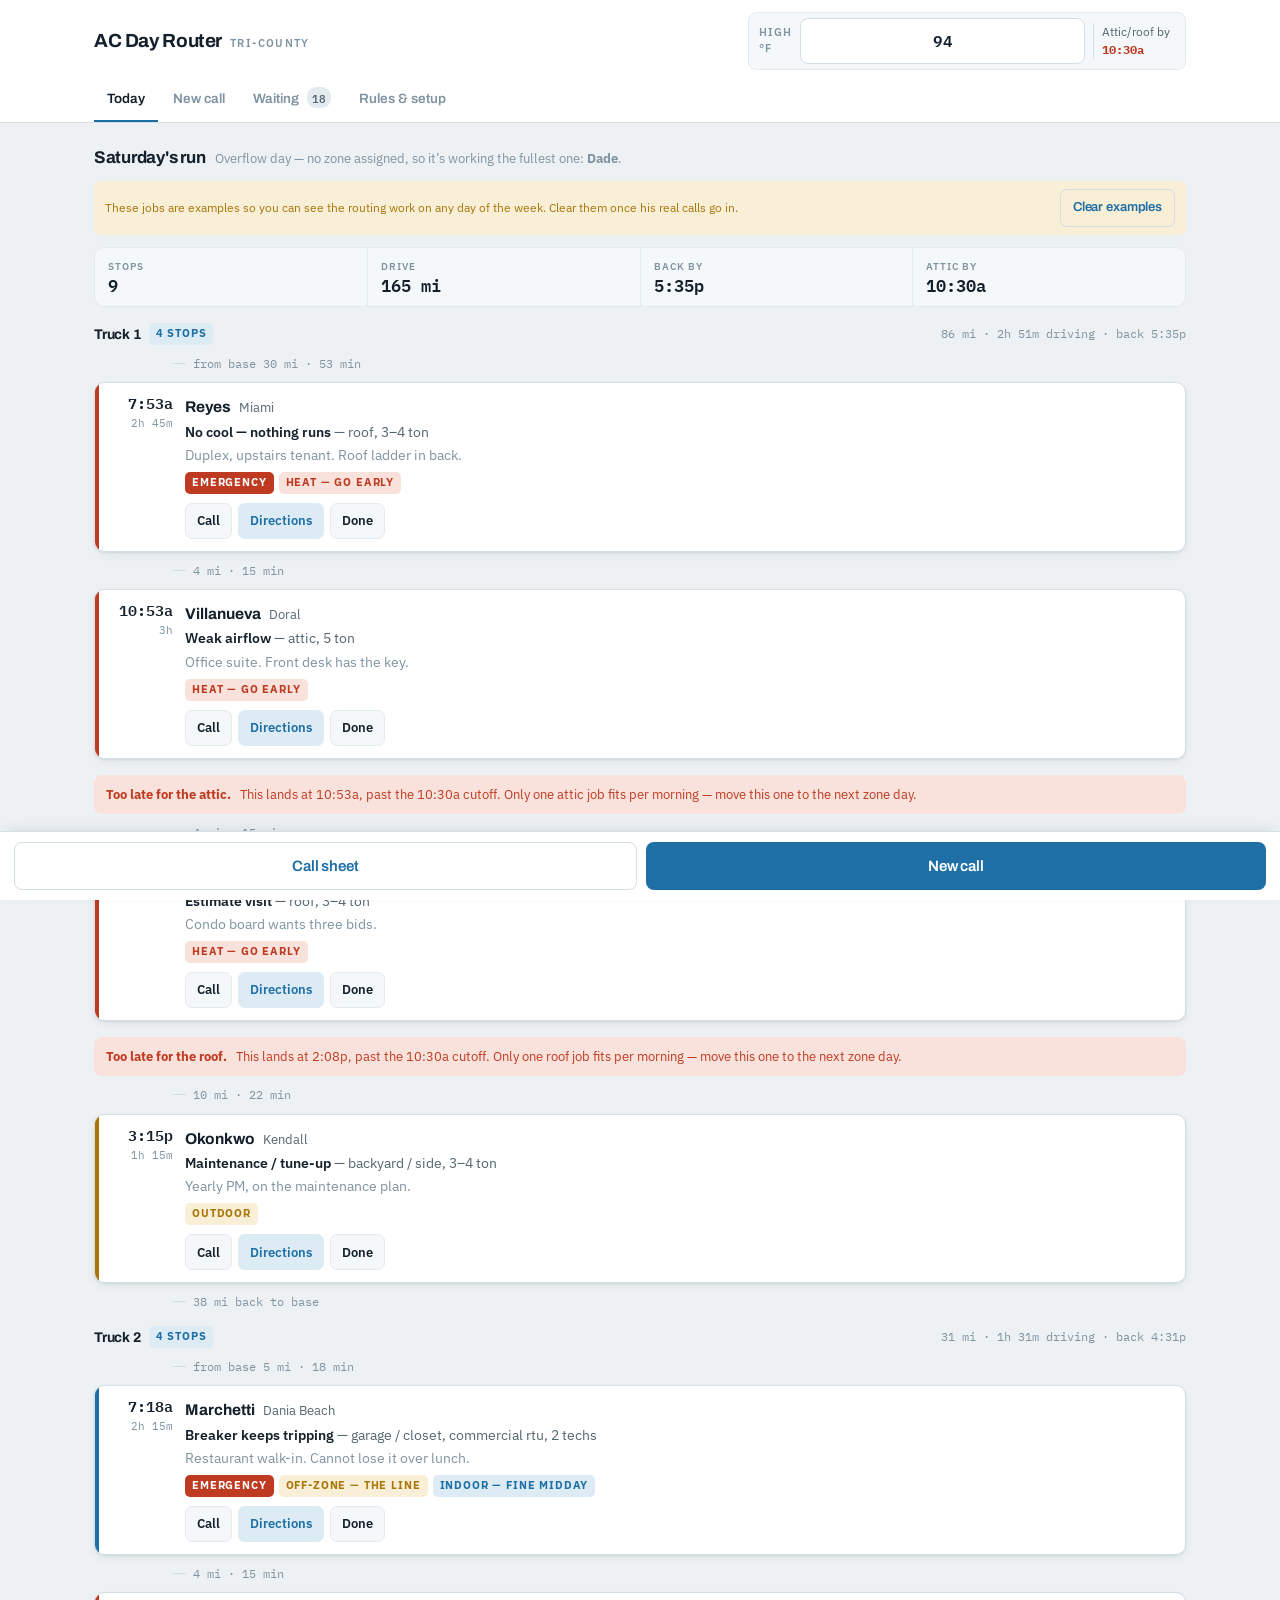
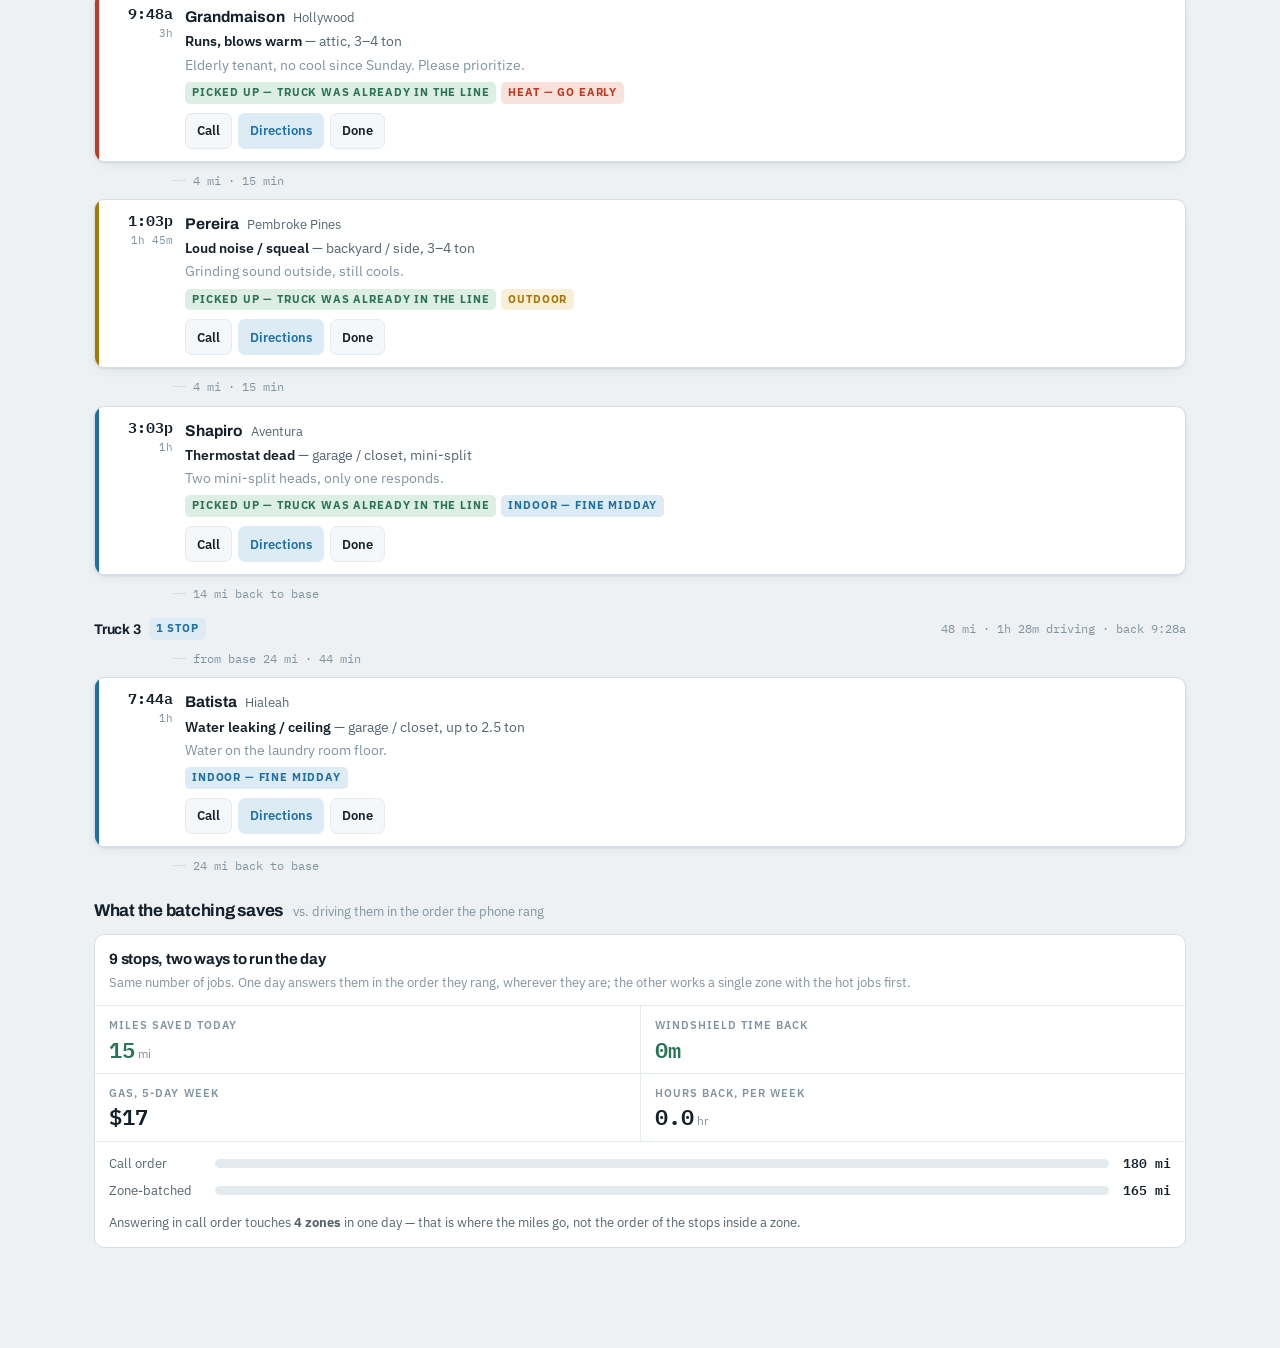
==== index.html @ c8a64c99 "Stage 01: split into index/style/app, add manifest, replace WhatsApp with call sheet Split the singl" ====
<!DOCTYPE html>
<html lang="en">
<head>
<meta charset="utf-8">
<meta name="viewport" content="width=device-width, initial-scale=1, viewport-fit=cover">
<title>AC Day Router</title>

<!-- Home-screen install. This is the whole point of Stage 01: iOS Safari wipes
     script-writable storage after 7 days of no visit, UNLESS the page was added
     to the home screen as a standalone app.
     https://webkit.org/blog/10218/full-third-party-cookie-blocking-and-more/ -->
<link rel="manifest" href="manifest.json">
<meta name="apple-mobile-web-app-capable" content="yes">
<meta name="mobile-web-app-capable" content="yes">
<meta name="apple-mobile-web-app-title" content="Day Router">
<meta name="apple-mobile-web-app-status-bar-style" content="black-translucent">
<link rel="apple-touch-icon" href="icons/icon-180.png">
<link rel="icon" href="icons/icon-192.png" sizes="192x192">
<meta name="theme-color" content="#EDF1F4" media="(prefers-color-scheme: light)">
<meta name="theme-color" content="#0E1820" media="(prefers-color-scheme: dark)">

<link rel="stylesheet" href="https://fonts.googleapis.com/css2?family=Archivo:wght@500;600;700&family=IBM+Plex+Sans:wght@400;500;600&family=IBM+Plex+Mono:wght@400;500;600&display=swap">
<link rel="stylesheet" href="style.css">
</head>
<body>
<div class="mast">
  <div class="mast-in">
    <div class="mast-top">
      <div class="logo"><b>AC Day Router</b><span>Tri-County</span></div>
      <div class="heatbar">
        <label for="hi">High °F</label>
        <input id="hi" class="mono" type="text" inputmode="numeric" value="94">
        <span class="cutoff">Attic/roof by <b id="cutoffTxt">10:30a</b></span>
      </div>
    </div>
    <div class="tabs" role="tablist">
      <button class="tab" role="tab" data-tab="today" aria-selected="true">Today</button>
      <button class="tab" role="tab" data-tab="new" aria-selected="false">New call</button>
      <button class="tab" role="tab" data-tab="queue" aria-selected="false">Waiting <span class="ct" id="qct">0</span></button>
      <button class="tab" role="tab" data-tab="rules" aria-selected="false">Rules &amp; setup</button>
    </div>
  </div>
</div>

<div class="wrap">

  <!-- ================= TODAY ================= -->
  <section id="v-today">
    <div class="sec-head">
      <h2 id="dayTitle">Today's run</h2>
      <span class="note" id="daySub"></span>
    </div>
    <div id="exNote"></div>
    <div class="readout" id="dayReadout"></div>
    <div id="dayPlan"></div>
    <div class="sec-head"><h2>What the batching saves</h2><span class="note">vs. driving them in the order the phone rang</span></div>
    <div class="savings" id="savings"></div>
  </section>

  <!-- ================= NEW CALL ================= -->
  <section id="v-new" hidden>
    <div class="sec-head">
      <h2>New call</h2>
      <span class="note">Tap through it while they're still on the phone — 6 taps, two typed fields.</span>
    </div>
    <div class="readout" id="liveCalc"></div>
    <div class="grid2">
      <div>
        <div class="field">
          <label for="f-name">Customer <span class="hint">and phone</span></label>
          <input id="f-name" type="text" placeholder="Name" autocomplete="off">
          <div style="height:8px"></div>
          <input id="f-phone" type="tel" placeholder="Phone" autocomplete="off">
        </div>
        <div class="field">
          <label for="f-addr">Address <span class="hint">street only — city below</span></label>
          <input id="f-addr" type="text" placeholder="1420 NW 12th Ave" autocomplete="off">
        </div>
        <div class="field">
          <label for="f-city">City</label>
          <select id="f-city"></select>
        </div>
        <div class="field">
          <label>What they said is wrong</label>
          <div class="chips" id="c-symptom"></div>
        </div>
      </div>
      <div>
        <div class="field">
          <label>Where the unit is <span class="hint">decides the time of day</span></label>
          <div class="chips" id="c-access"></div>
        </div>
        <div class="field">
          <label>System</label>
          <div class="chips" id="c-size"></div>
        </div>
        <div class="field">
          <label>How soon</label>
          <div class="chips" id="c-urgency"></div>
        </div>
        <div class="field">
          <label>Crew</label>
          <div class="chips" id="c-crew"></div>
        </div>
        <div class="field">
          <label for="f-note">Note <span class="hint">gate code, dog, tenant, unit #</span></label>
          <textarea id="f-note" placeholder="Gate code 4412. Dog in yard. Call before."></textarea>
        </div>
      </div>
    </div>
  </section>

  <!-- ================= QUEUE ================= -->
  <section id="v-queue" hidden>
    <div class="sec-head">
      <h2>Waiting to be scheduled</h2>
      <span class="note">Grouped by route zone. Each zone gets its own day so nobody drives the corridor twice.</span>
    </div>
    <div id="queueList"></div>
  </section>

  <!-- ================= RULES ================= -->
  <section id="v-rules" hidden>
    <div class="sec-head"><h2>The three rules this runs on</h2></div>

    <div class="card pad" style="margin-bottom:14px">
      <div class="eyebrow">Rule 1 — Zone days</div>
      <h3 class="disp" style="font-size:15.5px;margin:5px 0 7px">One zone per day. Emergencies break the rule; nothing else does.</h3>
      <p style="margin:0 0 12px;color:var(--ink-2);font-size:13.5px">Miami to Boca Raton is 45–50 miles and 50–70 minutes, 90 in traffic. Two round trips up the corridor in one day is 4 wasted hours. Maintenance, quotes, drain clogs and reschedules can all wait two days — so they get batched by zone.</p>
      <div class="tscroll"><table id="zoneTable"></table></div>
    </div>

    <div class="card pad" style="margin-bottom:14px">
      <div class="eyebrow">Rule 2 — Hot places early</div>
      <h3 class="disp" style="font-size:15.5px;margin:5px 0 7px">Attic and roof before the cutoff. Indoor units in the afternoon.</h3>
      <p style="margin:0 0 12px;color:var(--ink-2);font-size:13.5px">A South Florida attic passes 130–140°F within minutes of a mid-90s afternoon. 6–9a is the window for real attic work; 9–10:30a is short diagnostics only; 11a–5p should be emergencies only. So the day sorts hot-first, and the app moves any attic job that lands past the cutoff to the next morning instead of cooking a tech.</p>
      <div class="tscroll"><table id="cutTable"></table></div>
    </div>

    <div class="card pad" style="margin-bottom:14px">
      <div class="eyebrow">Rule 3 — Honest time blocks</div>
      <h3 class="disp" style="font-size:15.5px;margin:5px 0 7px">Symptom sets the base. Access and tonnage stretch it.</h3>
      <p style="margin:0 0 12px;color:var(--ink-2);font-size:13.5px">Booking every call as "one hour" is what makes the day collapse by 2pm. Base minutes are one tech, small system, easy access; the multipliers do the rest. Two techs cut it to 65%, not 50% — someone still has to talk to the customer and write it up.</p>
      <div class="tscroll"><table id="symTable"></table></div>
      <div style="height:14px"></div>
      <div class="tscroll"><table id="multTable"></table></div>
    </div>

    <div class="card pad">
      <div class="eyebrow">Setup</div>
      <h3 class="disp" style="font-size:15.5px;margin:5px 0 10px">Numbers to match his truck</h3>
      <div id="settingsForm"></div>

      <div style="height:20px"></div>
      <div class="eyebrow">Where his work is stored</div>
      <h3 class="disp" style="font-size:15.5px;margin:5px 0 9px">Backup</h3>
      <div class="savenote" id="storeStatus"></div>
      <div class="bk">
        <button class="btn ghost sm" id="bkSave">Save a backup file</button>
        <button class="btn ghost sm" id="bkLoad">Restore from a backup</button>
      </div>
      <div id="bkBox">
        <textarea id="bkText" spellcheck="false" placeholder="Paste the contents of a backup file here, then press Restore."></textarea>
        <div style="height:8px"></div>
        <button class="btn sm" id="bkDo">Restore these jobs</button>
        <button class="btn ghost sm" id="bkClose">Cancel</button>
      </div>

      <div style="height:20px"></div>
      <div class="eyebrow">Danger zone</div>
      <div style="height:8px"></div>
      <button class="btn ghost sm" id="resetEx">Load the example jobs</button>
      <button class="btn danger sm" id="wipe">Delete everything</button>
    </div>
  </section>
</div>

<!-- ================= CALL SHEET ================= -->
<!-- Full screen, one stop at a time, read out loud over the phone. -->
<div class="sheet" id="sheet" hidden>
  <div class="sheet-top">
    <div class="sheet-where" id="sheetWhere"></div>
    <button class="sheet-x" id="sheetX" aria-label="Close the call sheet">Close</button>
  </div>
  <div class="sheet-dots" id="sheetDots"></div>
  <div class="sheet-body" id="sheetBody"></div>
  <div class="sheet-nav">
    <button class="btn ghost" id="sheetPrev">Back</button>
    <button class="btn" id="sheetNext">Next stop</button>
  </div>
</div>

<div class="toast" id="toast" hidden></div>

<div class="modal" id="modal" hidden>
  <div class="modal-card" role="dialog" aria-modal="true" aria-labelledby="mTitle">
    <h3 id="mTitle"></h3>
    <p id="mBody"></p>
    <div class="modal-acts">
      <button class="btn ghost" id="mCancel">Cancel</button>
      <button class="btn" id="mOk">OK</button>
    </div>
  </div>
</div>

<div class="stickybar" id="stickybar"></div>


<script src="app.js"></script>
</body>
</html>
---- style.css ----
:root{
  --ground:#EDF1F4;
  --surface:#FFFFFF;
  --surface-2:#F5F8FA;
  --ink:#14202B;
  --ink-2:#54666F;
  --ink-3:#8093A0;
  --line:#D3DEE5;
  --line-2:#E4EBEF;
  --low:#1D6FA5;
  --low-soft:#DDEBF5;
  --high:#BE3A21;
  --high-soft:#FAE2DC;
  --charge:#A9760A;
  --charge-soft:#F9EED6;
  --cool:#2A7355;
  --cool-soft:#DDEEE5;
  --shadow:0 1px 2px rgba(20,32,43,.07),0 4px 14px -6px rgba(20,32,43,.14);
  --r:10px;
}
@media (prefers-color-scheme:dark){
  :root:not([data-theme="light"]){
    --ground:#0E1820;
    --surface:#16232C;
    --surface-2:#1C2C36;
    --ink:#E4EEF3;
    --ink-2:#9BB0BC;
    --ink-3:#718896;
    --line:#2A3C47;
    --line-2:#223340;
    --low:#59AEE0;
    --low-soft:#173445;
    --high:#F0785C;
    --high-soft:#3A1C15;
    --charge:#E0AC4A;
    --charge-soft:#33260F;
    --cool:#63C097;
    --cool-soft:#14301F;
    --shadow:0 1px 2px rgba(0,0,0,.4),0 4px 14px -6px rgba(0,0,0,.5);
  }
}
:root[data-theme="dark"]{
  --ground:#0E1820;
  --surface:#16232C;
  --surface-2:#1C2C36;
  --ink:#E4EEF3;
  --ink-2:#9BB0BC;
  --ink-3:#718896;
  --line:#2A3C47;
  --line-2:#223340;
  --low:#59AEE0;
  --low-soft:#173445;
  --high:#F0785C;
  --high-soft:#3A1C15;
  --charge:#E0AC4A;
  --charge-soft:#33260F;
  --cool:#63C097;
  --cool-soft:#14301F;
  --shadow:0 1px 2px rgba(0,0,0,.4),0 4px 14px -6px rgba(0,0,0,.5);
}

*{box-sizing:border-box}
body{
  margin:0;background:var(--ground);color:var(--ink);
  font-family:"IBM Plex Sans",-apple-system,BlinkMacSystemFont,"Segoe UI",sans-serif;
  font-size:15px;line-height:1.5;-webkit-text-size-adjust:100%;
}
h1,h2,h3,.disp{font-family:Archivo,"Helvetica Neue",Arial,sans-serif;letter-spacing:-.015em;text-wrap:balance;margin:0}
.mono{font-family:"IBM Plex Mono",ui-monospace,Menlo,monospace;font-variant-numeric:tabular-nums}
button{font:inherit;color:inherit;cursor:pointer}
:focus-visible{outline:2px solid var(--low);outline-offset:2px}
@media (prefers-reduced-motion:reduce){*{animation:none!important;transition:none!important}}

.wrap{max-width:1120px;margin:0 auto;padding:0 14px 100px}

/* ---- masthead ---- */
.mast{
  background:var(--surface);border-bottom:1px solid var(--line);
  position:sticky;top:0;z-index:40;
}
.mast-in{max-width:1120px;margin:0 auto;padding:12px 14px 0;display:flex;flex-direction:column;gap:10px}
.mast-top{display:flex;align-items:center;gap:12px;flex-wrap:wrap}
.logo{display:flex;align-items:baseline;gap:8px;margin-right:auto}
.logo b{font-family:Archivo;font-weight:700;font-size:19px;letter-spacing:-.02em}
.logo span{font-size:10.5px;letter-spacing:.13em;text-transform:uppercase;color:var(--ink-3);font-weight:600}

.heatbar{display:flex;align-items:center;gap:8px;background:var(--surface-2);border:1px solid var(--line-2);border-radius:8px;padding:5px 8px 5px 10px}
.heatbar label{font-size:10.5px;letter-spacing:.1em;text-transform:uppercase;color:var(--ink-3);font-weight:600}
.heatbar input{width:48px;background:transparent;border:none;border-bottom:1.5px solid var(--line);color:var(--ink);font-family:"IBM Plex Mono",monospace;font-size:16px;font-weight:600;text-align:center;padding:1px 0}
.cutoff{font-size:12px;color:var(--ink-2);border-left:1px solid var(--line);padding-left:8px}
.cutoff b{color:var(--high);font-family:"IBM Plex Mono",monospace}

.tabs{display:flex;gap:2px;overflow-x:auto;scrollbar-width:none}
.tabs::-webkit-scrollbar{display:none}
.tab{
  background:none;border:none;padding:9px 13px 11px;font-size:13.5px;font-weight:600;
  color:var(--ink-3);border-bottom:2.5px solid transparent;white-space:nowrap;font-family:Archivo;
}
.tab[aria-selected="true"]{color:var(--ink);border-bottom-color:var(--low)}
.tab .ct{font-family:"IBM Plex Mono",monospace;font-size:11px;background:var(--line-2);color:var(--ink-2);border-radius:9px;padding:1px 5px;margin-left:5px}
.tab[aria-selected="true"] .ct{background:var(--low);color:#fff}

/* ---- generic bits ---- */
.sec-head{display:flex;align-items:baseline;gap:10px;margin:22px 0 10px;flex-wrap:wrap}
.sec-head h2{font-size:17px;font-weight:700}
.sec-head .note{font-size:12.5px;color:var(--ink-3)}
.eyebrow{font-size:10.5px;letter-spacing:.13em;text-transform:uppercase;color:var(--ink-3);font-weight:600}

.card{background:var(--surface);border:1px solid var(--line);border-radius:var(--r)}
.pad{padding:14px}

.pill{display:inline-flex;align-items:center;gap:5px;font-size:10.5px;font-weight:700;letter-spacing:.08em;text-transform:uppercase;padding:3px 7px;border-radius:5px;white-space:nowrap}
.p-hot{background:var(--high-soft);color:var(--high)}
.p-warm{background:var(--charge-soft);color:var(--charge)}
.p-in{background:var(--low-soft);color:var(--low)}
.p-em{background:var(--high);color:#fff}
.p-ok{background:var(--cool-soft);color:var(--cool)}

.btn{
  background:var(--low);color:#fff;border:none;border-radius:8px;padding:12px 16px;
  font-weight:600;font-size:15px;font-family:Archivo;letter-spacing:-.01em;min-height:46px;
}
.btn:active{transform:translateY(1px)}
.btn.ghost{background:transparent;color:var(--low);border:1.5px solid var(--line)}
.btn.sm{padding:8px 12px;font-size:13px;min-height:38px;border-radius:7px}
.btn.wide{width:100%}
.btn.danger{background:transparent;color:var(--high);border:1.5px solid var(--line)}

/* ---- job row ---- */
.day-crew{margin-top:14px}
.crew-tag{display:flex;align-items:center;gap:8px;margin-bottom:8px}
.crew-tag .disp{font-size:14px;font-weight:700}
.crew-tag .meta{font-size:12px;color:var(--ink-3);margin-left:auto;font-family:"IBM Plex Mono",monospace}

.stops{display:flex;flex-direction:column;gap:8px}
.stop{
  display:grid;grid-template-columns:4px 62px 1fr;gap:0 12px;align-items:start;
  background:var(--surface);border:1px solid var(--line);border-radius:var(--r);
  overflow:hidden;box-shadow:var(--shadow);
}
.stripe{background:var(--line);height:100%;min-height:64px;grid-row:1/-1}
.s-hot .stripe{background:var(--high)}
.s-warm .stripe{background:var(--charge)}
.s-in .stripe{background:var(--low)}
.slot{padding:12px 0 12px 0;text-align:right}
.slot .t{font-family:"IBM Plex Mono",monospace;font-size:15px;font-weight:600;display:block;line-height:1.2}
.slot .dur{font-family:"IBM Plex Mono",monospace;font-size:11px;color:var(--ink-3);display:block;margin-top:2px}
.sbody{padding:12px 12px 12px 0;min-width:0}
.sline1{display:flex;align-items:baseline;gap:8px;flex-wrap:wrap}
.sname{font-family:Archivo;font-weight:700;font-size:15.5px}
.scity{font-size:13px;color:var(--ink-2)}
.sline2{font-size:13.5px;color:var(--ink-2);margin-top:3px;overflow-wrap:break-word}
.sline2 b{color:var(--ink);font-weight:600}
.stags{display:flex;gap:5px;flex-wrap:wrap;margin-top:7px}
.sacts{display:flex;gap:6px;margin-top:9px;flex-wrap:wrap}
.act{
  display:inline-flex;align-items:center;gap:5px;text-decoration:none;
  background:var(--surface-2);border:1px solid var(--line-2);color:var(--ink);
  border-radius:7px;padding:7px 11px;font-size:12.5px;font-weight:600;min-height:36px;
}
.act.go{background:var(--low-soft);border-color:transparent;color:var(--low)}
.drive{
  display:flex;align-items:center;gap:7px;padding:2px 0 2px 78px;
  font-size:11.5px;color:var(--ink-3);font-family:"IBM Plex Mono",monospace;
}
.drive::before{content:"";width:14px;height:1px;background:var(--line);flex:none}
.warnrow{
  display:flex;gap:9px;align-items:flex-start;background:var(--high-soft);color:var(--high);
  border-radius:8px;padding:10px 12px;font-size:13px;margin-top:8px;
}
.warnrow b{font-weight:700}

/* ---- savings ---- */
.savings{background:var(--surface);border:1px solid var(--line);border-radius:var(--r);overflow:hidden}
.sv-head{padding:13px 14px;border-bottom:1px solid var(--line-2)}
.sv-head h3{font-size:15px;font-weight:700}
.sv-head p{margin:3px 0 0;font-size:12.5px;color:var(--ink-3)}
.sv-grid{display:grid;grid-template-columns:1fr 1fr;gap:1px;background:var(--line-2)}
.sv-cell{background:var(--surface);padding:12px 14px}
.sv-cell .k{font-size:10.5px;letter-spacing:.1em;text-transform:uppercase;color:var(--ink-3);font-weight:600}
.sv-cell .v{font-family:"IBM Plex Mono",monospace;font-size:22px;font-weight:600;margin-top:3px;line-height:1.1}
.sv-cell .u{font-size:12px;color:var(--ink-3);font-weight:400;margin-left:3px;font-family:"IBM Plex Sans",sans-serif}
.sv-cell.win .v{color:var(--cool)}
.sv-bars{padding:12px 14px 14px;display:flex;flex-direction:column;gap:9px;border-top:1px solid var(--line-2)}
.bar-row{display:grid;grid-template-columns:96px 1fr auto;gap:10px;align-items:center;font-size:12.5px}
.bar-row .lbl{color:var(--ink-2)}
.bar-track{height:9px;background:var(--line-2);border-radius:5px;overflow:hidden}
.bar-fill{height:100%;border-radius:5px}
.bar-row .num{font-family:"IBM Plex Mono",monospace;font-size:12.5px;font-weight:600;min-width:52px;text-align:right}

/* ---- forms ---- */
.field{margin-bottom:16px}
.field>label{display:block;font-size:11px;letter-spacing:.1em;text-transform:uppercase;color:var(--ink-3);font-weight:600;margin-bottom:7px}
.field .hint{font-size:12px;color:var(--ink-3);font-weight:400;text-transform:none;letter-spacing:0;margin-left:6px}
input[type=text],input[type=tel],input[type=date],select,textarea{
  width:100%;background:var(--surface);border:1.5px solid var(--line);border-radius:8px;
  padding:11px 12px;color:var(--ink);font-family:inherit;font-size:16px;min-height:46px;
}
textarea{min-height:70px;resize:vertical;font-size:14px;line-height:1.45}
select{appearance:none;background-image:linear-gradient(45deg,transparent 50%,var(--ink-3) 50%),linear-gradient(135deg,var(--ink-3) 50%,transparent 50%);background-position:calc(100% - 17px) 50%,calc(100% - 12px) 50%;background-size:5px 5px,5px 5px;background-repeat:no-repeat}
.chips{display:flex;flex-wrap:wrap;gap:6px}
.chip{
  background:var(--surface);border:1.5px solid var(--line);border-radius:8px;
  padding:10px 12px;font-size:13.5px;font-weight:600;min-height:44px;text-align:left;line-height:1.25;
}
.chip[aria-pressed="true"]{background:var(--low);border-color:var(--low);color:#fff}
.chip .sub{display:block;font-size:11px;font-weight:400;opacity:.7;font-family:"IBM Plex Mono",monospace;margin-top:1px}
.chip.hot[aria-pressed="true"]{background:var(--high);border-color:var(--high)}
.chip.warm[aria-pressed="true"]{background:var(--charge);border-color:var(--charge)}

.readout{
  display:flex;gap:0;background:var(--surface-2);border:1px solid var(--line-2);
  border-radius:var(--r);overflow:hidden;margin-bottom:16px;
}
.ro-cell{flex:1;padding:11px 13px;border-right:1px solid var(--line-2)}
.ro-cell:last-child{border-right:none}
.ro-cell .k{font-size:10px;letter-spacing:.1em;text-transform:uppercase;color:var(--ink-3);font-weight:600}
.ro-cell .v{font-family:"IBM Plex Mono",monospace;font-size:17px;font-weight:600;margin-top:2px;line-height:1.15}

/* ---- queue ---- */
.zgroup{margin-bottom:10px}
.zhead{display:flex;align-items:center;gap:9px;padding:10px 13px;background:var(--surface-2);border:1px solid var(--line);border-radius:var(--r) var(--r) 0 0;border-bottom:none}
.zhead .zn{font-family:Archivo;font-weight:700;font-size:14px}
.zhead .zc{font-family:"IBM Plex Mono",monospace;font-size:12px;color:var(--ink-3)}
.zhead .zd{margin-left:auto;font-size:11px;letter-spacing:.08em;text-transform:uppercase;font-weight:700;color:var(--low)}
.qlist{border:1px solid var(--line);border-radius:0 0 var(--r) var(--r);overflow:hidden}
.qrow{display:flex;align-items:center;gap:10px;padding:11px 13px;border-bottom:1px solid var(--line-2);background:var(--surface)}
.qrow:last-child{border-bottom:none}
.qrow .qn{font-weight:600;font-size:14px}
.qrow .qm{font-size:12.5px;color:var(--ink-2)}
.qrow .qr{margin-left:auto;display:flex;align-items:center;gap:8px;flex:none}
.qrow .qdur{font-family:"IBM Plex Mono",monospace;font-size:12.5px;color:var(--ink-3)}
.xbtn{background:none;border:none;color:var(--ink-3);font-size:19px;line-height:1;padding:4px 6px;border-radius:5px}
.xbtn:hover{color:var(--high);background:var(--high-soft)}

.empty{text-align:center;padding:34px 18px;color:var(--ink-3);font-size:13.5px}
.empty .disp{display:block;font-size:16px;color:var(--ink-2);margin-bottom:6px;font-weight:600}

table{width:100%;border-collapse:collapse;font-size:13.5px}
.tscroll{overflow-x:auto}
th{text-align:left;font-size:10.5px;letter-spacing:.09em;text-transform:uppercase;color:var(--ink-3);font-weight:600;padding:8px 10px;border-bottom:1px solid var(--line)}
td{padding:9px 10px;border-bottom:1px solid var(--line-2);vertical-align:top}
tr:last-child td{border-bottom:none}
td.n{font-family:"IBM Plex Mono",monospace;font-variant-numeric:tabular-nums;white-space:nowrap}

.grid2{display:grid;grid-template-columns:1fr;gap:14px}
@media(min-width:760px){
  .grid2{grid-template-columns:1fr 1fr}
  .chip{min-width:0}
}
.set-row{display:grid;grid-template-columns:1fr 88px;gap:10px;align-items:center;padding:9px 0;border-bottom:1px solid var(--line-2)}
.set-row:last-child{border-bottom:none}
.set-row label{font-size:13.5px}
.set-row label small{display:block;color:var(--ink-3);font-size:11.5px}
.set-row input{min-height:40px;padding:8px 10px;text-align:right}

.stickybar{
  position:fixed;left:0;right:0;bottom:0;z-index:50;background:var(--surface);
  border-top:1px solid var(--line);padding:10px 14px;
  padding-bottom:calc(10px + env(safe-area-inset-bottom,0px));
  display:flex;gap:9px;box-shadow:0 -4px 18px -8px rgba(20,32,43,.2);
}
.stickybar .btn{flex:1}
.status{font-size:11.5px;color:var(--ink-3);text-align:center;padding:12px 0 0}
.status b{color:var(--cool)}
.ex-note{font-size:12px;color:var(--charge);background:var(--charge-soft);border-radius:7px;padding:8px 11px;display:flex;gap:9px;align-items:center;flex-wrap:wrap;margin-bottom:12px}
.ex-note button{margin-left:auto}

/* ---- confirm modal ---- */
.modal{position:fixed;inset:0;z-index:80;background:rgba(12,22,30,.55);display:flex;align-items:center;justify-content:center;padding:20px}
.modal[hidden]{display:none}
.toast[hidden]{display:none}
.modal-card{background:var(--surface);border:1px solid var(--line);border-radius:14px;max-width:380px;width:100%;padding:20px;box-shadow:0 18px 50px -12px rgba(0,0,0,.4)}
.modal-card h3{font-family:Archivo;font-size:17px;font-weight:700;margin:0 0 7px}
.modal-card p{margin:0 0 18px;font-size:14px;color:var(--ink-2);line-height:1.5}
.modal-acts{display:flex;gap:9px}
.modal-acts .btn{flex:1}
.btn.danger-solid{background:var(--high);color:#fff;border:none}

/* ---- toast ---- */
.toast{
  position:fixed;left:50%;transform:translateX(-50%) translateY(10px);
  bottom:calc(76px + env(safe-area-inset-bottom,0px));z-index:70;
  background:var(--ink);color:var(--ground);padding:9px 16px;border-radius:20px;
  font-size:13px;font-weight:600;box-shadow:var(--shadow);opacity:0;transition:opacity .2s,transform .2s;
  pointer-events:none;
}
.toast.show{opacity:1;transform:translateX(-50%) translateY(0)}

/* ---- backup ---- */
.bk{display:flex;gap:8px;flex-wrap:wrap;margin-bottom:10px}
.bk .btn{flex:1;min-width:150px}
#bkBox{display:none;margin-top:10px}
#bkBox textarea{font-family:"IBM Plex Mono",monospace;font-size:11px;min-height:120px}
.savenote{font-size:12px;color:var(--ink-2);background:var(--surface-2);border:1px solid var(--line-2);border-radius:8px;padding:10px 12px;line-height:1.5;margin-bottom:12px}
.savenote b{color:var(--ink)}

/* ============================================================
   CALL SHEET — a full-screen card he reads out loud on the phone.
   Type is deliberately oversized: this gets held at arm's length
   in a van, in sunlight, while talking.
   ============================================================ */
.sheet{
  position:fixed;inset:0;z-index:60;background:var(--ground);
  display:flex;flex-direction:column;
  padding:env(safe-area-inset-top) env(safe-area-inset-right) env(safe-area-inset-bottom) env(safe-area-inset-left);
}
.sheet[hidden]{display:none}
.sheet-top{
  display:flex;align-items:center;justify-content:space-between;gap:12px;
  padding:14px 16px 10px;border-bottom:1px solid var(--line-2);
}
.sheet-where{
  font-family:"IBM Plex Mono",monospace;font-size:12px;letter-spacing:.06em;
  text-transform:uppercase;color:var(--ink-2);
}
.sheet-where span{color:var(--ink-3)}
.sheet-x{
  border:1px solid var(--line);background:var(--surface);color:var(--ink-2);
  border-radius:8px;padding:8px 14px;font:inherit;font-size:13px;font-weight:600;cursor:pointer;
}
.sheet-dots{display:flex;gap:4px;padding:10px 16px 0;flex-wrap:wrap}
.sheet-dots i{width:100%;max-width:26px;flex:1;height:3px;border-radius:2px;background:var(--line)}
.sheet-dots i.done{background:var(--ink-3)}
.sheet-dots i.on{background:var(--low)}

.sheet-body{flex:1;overflow-y:auto;-webkit-overflow-scrolling:touch;padding:18px 16px 24px}

.sh-when{
  font-family:"Archivo",system-ui,sans-serif;font-weight:700;
  font-size:clamp(30px,9vw,42px);line-height:1;color:var(--low);
  display:flex;align-items:baseline;gap:12px;flex-wrap:wrap;
}
.sh-when span{
  font-family:"IBM Plex Sans",system-ui,sans-serif;font-size:14px;font-weight:500;
  color:var(--ink-2);letter-spacing:0;
}
.sh-who{
  font-family:"Archivo",system-ui,sans-serif;font-weight:700;
  font-size:clamp(32px,10vw,46px);line-height:1.05;color:var(--ink);margin-top:14px;
}
.sh-city{font-size:clamp(19px,5.5vw,24px);font-weight:600;color:var(--ink-2);margin-top:2px}
.sh-addr{
  font-size:clamp(20px,6vw,26px);font-weight:600;color:var(--ink);
  margin-top:10px;line-height:1.3;
}
.sh-k{
  font-family:"IBM Plex Mono",monospace;font-size:11px;letter-spacing:.08em;
  text-transform:uppercase;color:var(--ink-3);margin-bottom:6px;
}
.sh-say{
  margin-top:18px;padding:14px 16px;border-radius:var(--r);
  background:var(--low-soft);border:1px solid var(--line-2);
}
.sh-say p{
  margin:0;font-size:clamp(18px,5vw,22px);line-height:1.45;
  color:var(--ink);font-weight:500;
}
.sh-facts{display:flex;flex-wrap:wrap;gap:8px;margin-top:16px}
.sh-fact{
  flex:1 1 150px;background:var(--surface);border:1px solid var(--line-2);
  border-radius:var(--r);padding:11px 13px;
}
.sh-fact b{display:block;font-size:16px;font-weight:600;color:var(--ink);line-height:1.25}
.sh-fact span{
  display:block;margin-top:3px;font-family:"IBM Plex Mono",monospace;font-size:10.5px;
  letter-spacing:.06em;text-transform:uppercase;color:var(--ink-3);
}
.sh-note{
  margin-top:14px;padding:14px 16px;border-radius:var(--r);
  background:var(--charge-soft);border:1px solid var(--line-2);
}
.sh-note p{margin:0;font-size:clamp(17px,4.6vw,20px);line-height:1.45;color:var(--ink);font-weight:500}
.sh-warn{
  margin-top:14px;padding:12px 14px;border-radius:var(--r);
  background:var(--high-soft);color:var(--high);border:1px solid var(--line-2);
  font-size:15px;font-weight:600;line-height:1.4;
}
.sh-warn.hot{background:var(--high-soft)}
.sh-call{
  display:block;margin-top:16px;text-align:center;text-decoration:none;
  background:var(--surface);border:1px solid var(--line);border-radius:var(--r);
  padding:15px;font-size:18px;font-weight:600;color:var(--low);
}
.sheet-nav{
  display:flex;gap:10px;padding:12px 16px calc(12px + env(safe-area-inset-bottom));
  border-top:1px solid var(--line-2);background:var(--surface);
}
.sheet-nav .btn{flex:1;font-size:17px;padding:16px 12px}
.sheet-nav .btn[disabled]{opacity:.35;pointer-events:none}
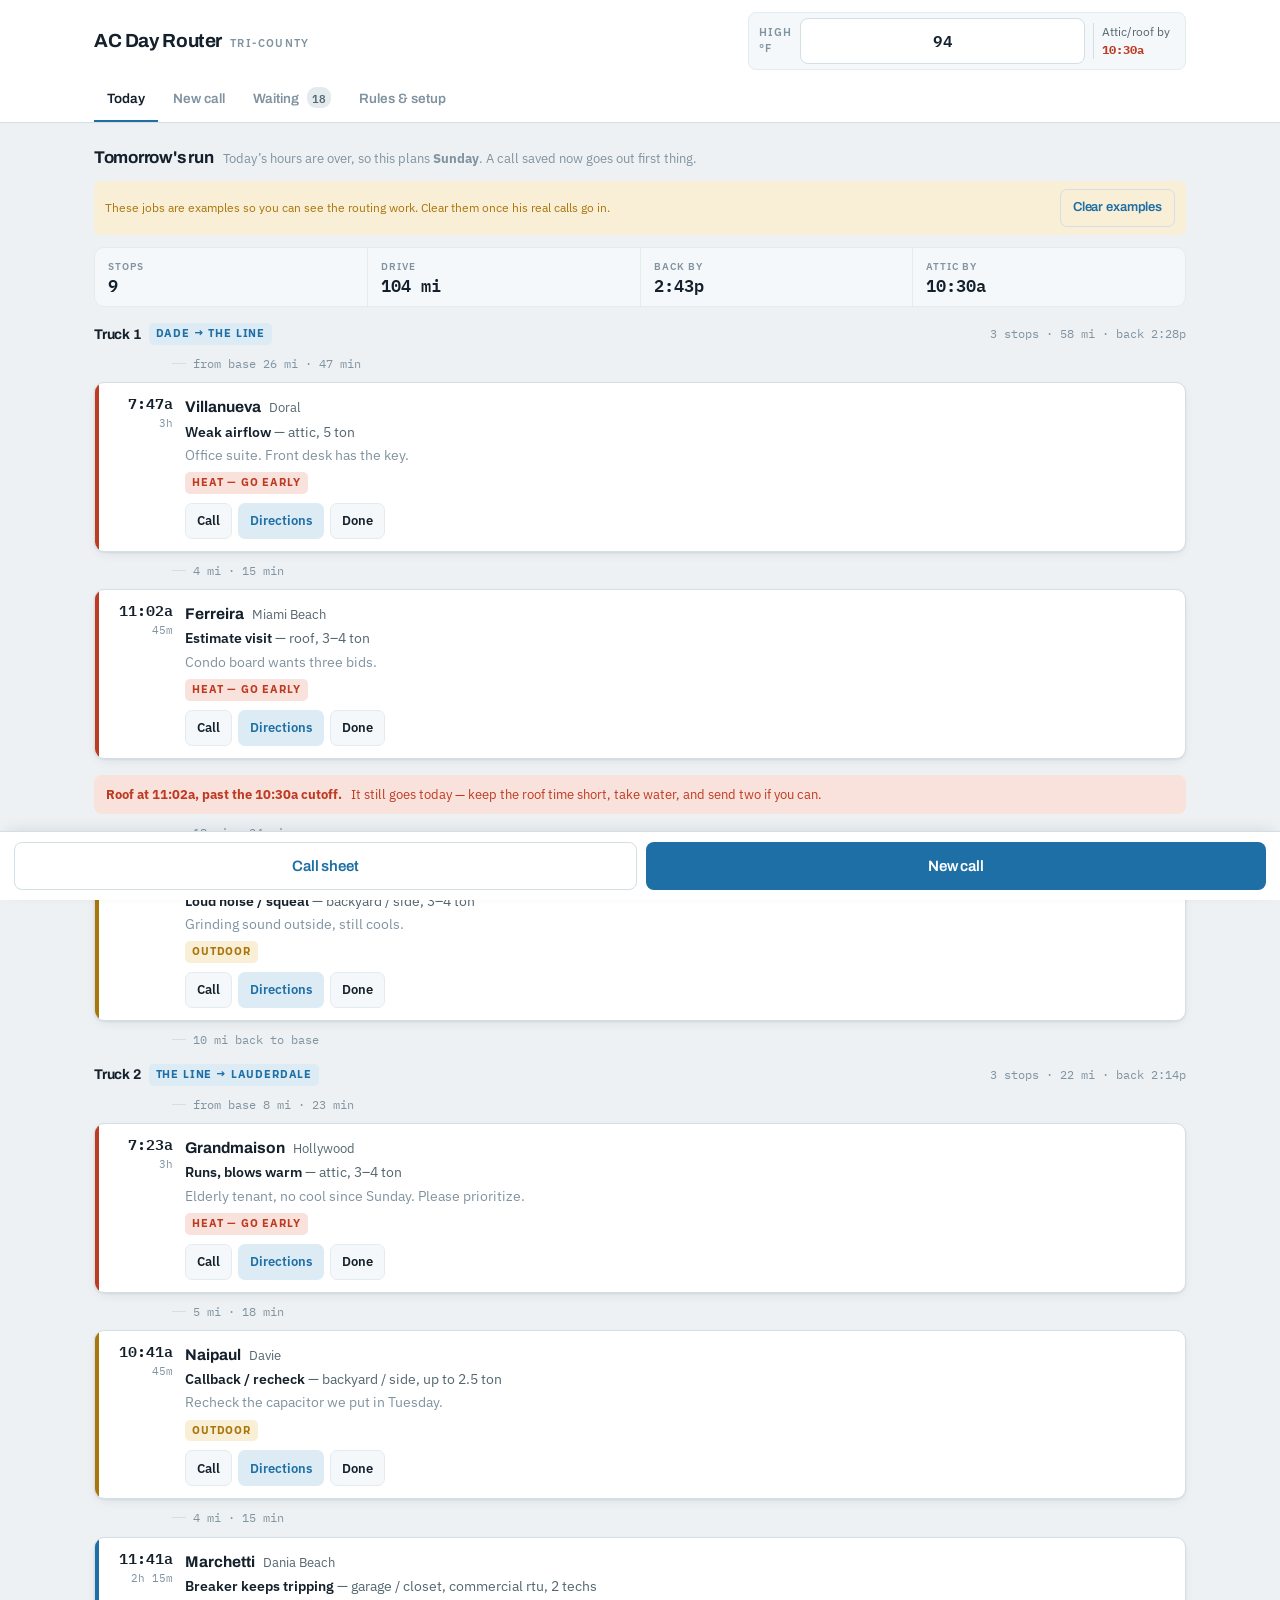
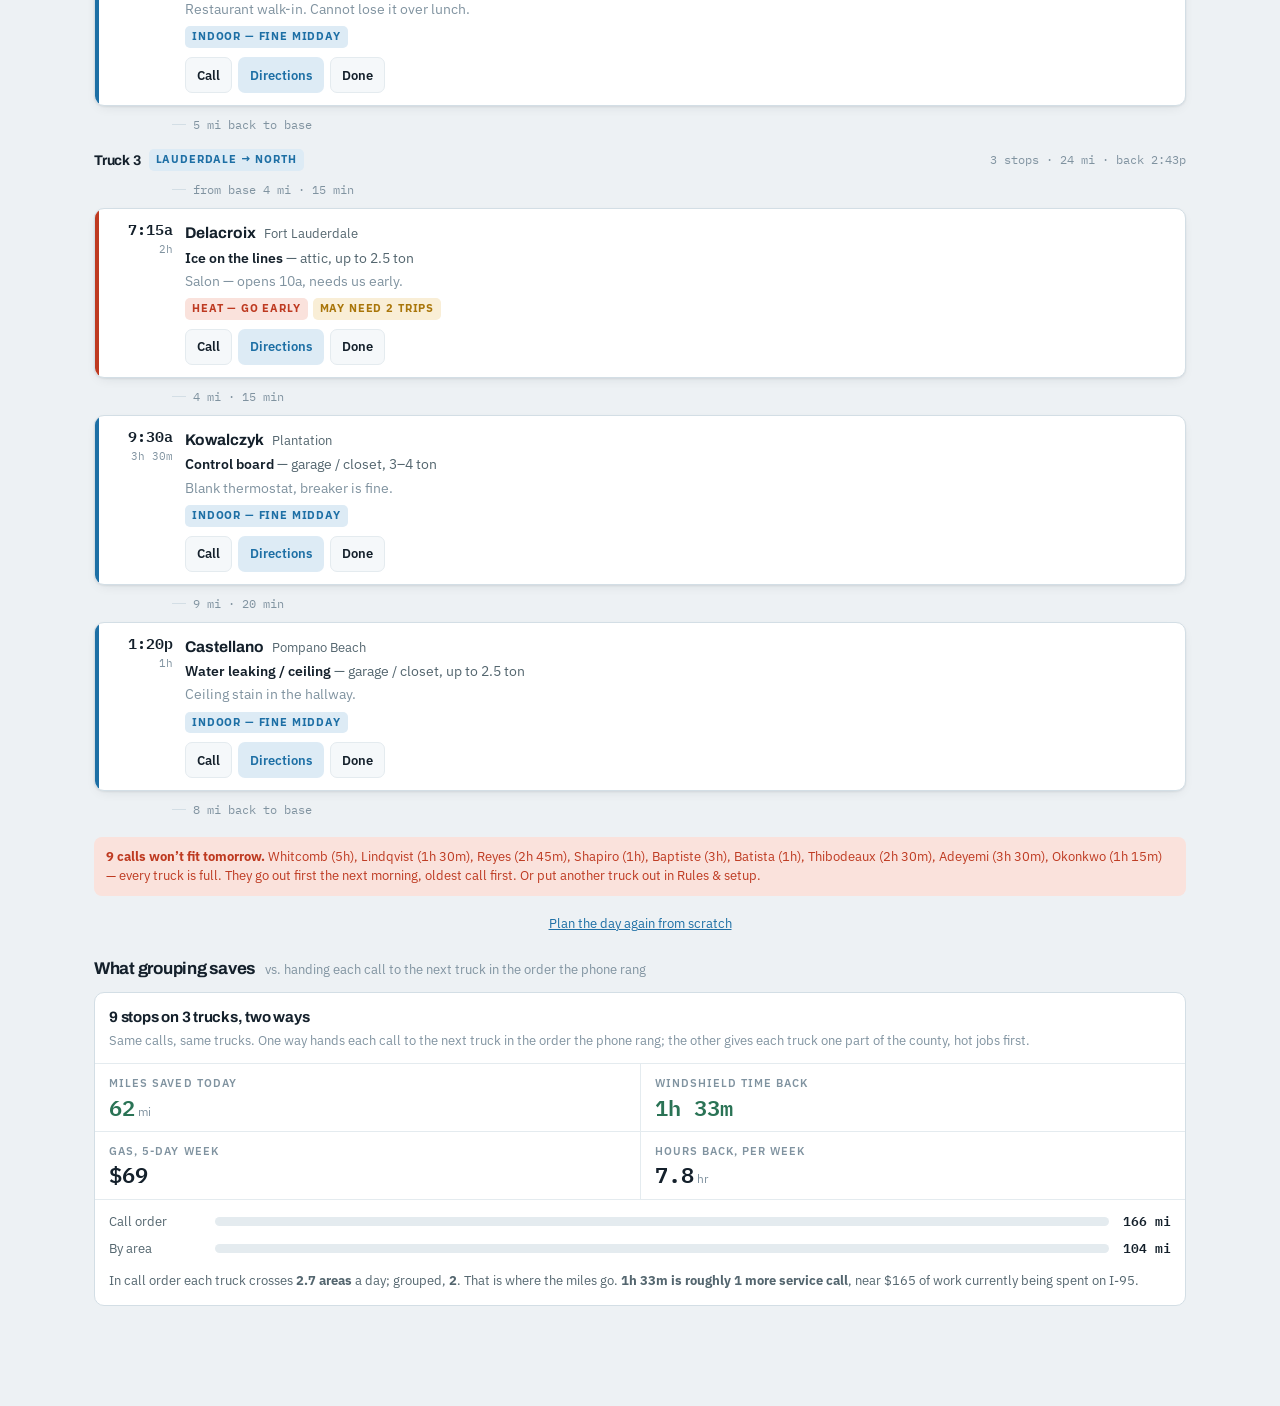
==== commit 23649e8c: "Stage 06: calls go out as soon as possible, one truck per stretch The fixed zone-per-weekday rule is" ====
--- a/index.html
+++ b/index.html
@@ -13,7 +13,11 @@
 <meta name="apple-mobile-web-app-capable" content="yes">
 <meta name="mobile-web-app-capable" content="yes">
 <meta name="apple-mobile-web-app-title" content="Day Router">
-<meta name="apple-mobile-web-app-status-bar-style" content="black-translucent">
+<!-- "default", not "black-translucent": black-translucent pulls the page up
+     underneath the clock and forces white status-bar text, which disappears
+     against the light theme. "default" reserves the strip and lets iOS pick
+     the text colour, tinting it with the theme-color metas below. -->
+<meta name="apple-mobile-web-app-status-bar-style" content="default">
 <link rel="apple-touch-icon" href="icons/icon-180.png">
 <link rel="icon" href="icons/icon-192.png" sizes="192x192">
 <meta name="theme-color" content="#EDF1F4" media="(prefers-color-scheme: light)">
@@ -50,71 +54,26 @@
       <h2 id="dayTitle">Today's run</h2>
       <span class="note" id="daySub"></span>
     </div>
+    <div id="nagBox"></div>
     <div id="exNote"></div>
     <div class="readout" id="dayReadout"></div>
     <div id="dayPlan"></div>
-    <div class="sec-head"><h2>What the batching saves</h2><span class="note">vs. driving them in the order the phone rang</span></div>
+    <div class="sec-head"><h2>What grouping saves</h2><span class="note">vs. handing each call to the next truck in the order the phone rang</span></div>
     <div class="savings" id="savings"></div>
   </section>
 
   <!-- ================= NEW CALL ================= -->
+  <!-- One question per screen, drawn by app.js. It starts from whatever the
+       customer texted and asks only what that text did not already say. -->
   <section id="v-new" hidden>
-    <div class="sec-head">
-      <h2>New call</h2>
-      <span class="note">Tap through it while they're still on the phone — 6 taps, two typed fields.</span>
-    </div>
-    <div class="readout" id="liveCalc"></div>
-    <div class="grid2">
-      <div>
-        <div class="field">
-          <label for="f-name">Customer <span class="hint">and phone</span></label>
-          <input id="f-name" type="text" placeholder="Name" autocomplete="off">
-          <div style="height:8px"></div>
-          <input id="f-phone" type="tel" placeholder="Phone" autocomplete="off">
-        </div>
-        <div class="field">
-          <label for="f-addr">Address <span class="hint">street only — city below</span></label>
-          <input id="f-addr" type="text" placeholder="1420 NW 12th Ave" autocomplete="off">
-        </div>
-        <div class="field">
-          <label for="f-city">City</label>
-          <select id="f-city"></select>
-        </div>
-        <div class="field">
-          <label>What they said is wrong</label>
-          <div class="chips" id="c-symptom"></div>
-        </div>
-      </div>
-      <div>
-        <div class="field">
-          <label>Where the unit is <span class="hint">decides the time of day</span></label>
-          <div class="chips" id="c-access"></div>
-        </div>
-        <div class="field">
-          <label>System</label>
-          <div class="chips" id="c-size"></div>
-        </div>
-        <div class="field">
-          <label>How soon</label>
-          <div class="chips" id="c-urgency"></div>
-        </div>
-        <div class="field">
-          <label>Crew</label>
-          <div class="chips" id="c-crew"></div>
-        </div>
-        <div class="field">
-          <label for="f-note">Note <span class="hint">gate code, dog, tenant, unit #</span></label>
-          <textarea id="f-note" placeholder="Gate code 4412. Dog in yard. Call before."></textarea>
-        </div>
-      </div>
-    </div>
+    <div class="intake" id="intake"></div>
   </section>
 
   <!-- ================= QUEUE ================= -->
   <section id="v-queue" hidden>
     <div class="sec-head">
       <h2>Waiting to be scheduled</h2>
-      <span class="note">Grouped by route zone. Each zone gets its own day so nobody drives the corridor twice.</span>
+      <span class="note">Every open call, on the truck that takes it. A new call joins the truck it adds the fewest miles to.</span>
     </div>
     <div id="queueList"></div>
   </section>
@@ -124,9 +83,9 @@
     <div class="sec-head"><h2>The three rules this runs on</h2></div>
 
     <div class="card pad" style="margin-bottom:14px">
-      <div class="eyebrow">Rule 1 — Zone days</div>
-      <h3 class="disp" style="font-size:15.5px;margin:5px 0 7px">One zone per day. Emergencies break the rule; nothing else does.</h3>
-      <p style="margin:0 0 12px;color:var(--ink-2);font-size:13.5px">Miami to Boca Raton is 45–50 miles and 50–70 minutes, 90 in traffic. Two round trips up the corridor in one day is 4 wasted hours. Maintenance, quotes, drain clogs and reschedules can all wait two days — so they get batched by zone.</p>
+      <div class="eyebrow">Rule 1 — Nearby calls together</div>
+      <h3 class="disp" style="font-size:15.5px;margin:5px 0 7px">Every call goes out as soon as a truck can take it. Each truck keeps to one part of the county.</h3>
+      <p style="margin:0 0 12px;color:var(--ink-2);font-size:13.5px">Miami to Boca Raton is 45–50 miles and 50–70 minutes, 90 in traffic. A truck that crosses the corridor twice in one day loses 4 hours. So the open calls are split by area, one truck per stretch of the corridor. When there are more calls than the trucks can do, the oldest calls go first and the newest wait for the next morning. Until the day starts, or until the call sheet is opened, the split is redone every time a call is added. After that a new call joins the truck it adds the fewest miles to, and nobody else's list changes. The areas below are just names for those stretches.</p>
       <div class="tscroll"><table id="zoneTable"></table></div>
     </div>
 
@@ -157,8 +116,11 @@
       <div class="savenote" id="storeStatus"></div>
       <div class="bk">
         <button class="btn ghost sm" id="bkSave">Save a backup file</button>
-        <button class="btn ghost sm" id="bkLoad">Restore from a backup</button>
+        <button class="btn ghost sm" id="bkLoad">Restore from a file</button>
+        <button class="btn ghost sm" id="bkWeek">Week view — screenshot it</button>
       </div>
+      <input type="file" id="bkFile" accept="application/json,.json" hidden>
+      <div class="bk-alt"><button type="button" class="linkish" id="bkPaste">or paste a backup in as text</button></div>
       <div id="bkBox">
         <textarea id="bkText" spellcheck="false" placeholder="Paste the contents of a backup file here, then press Restore."></textarea>
         <div style="height:8px"></div>
@@ -190,6 +152,17 @@
   </div>
 </div>
 
+<!-- ================= WEEK VIEW ================= -->
+<!-- The backup that needs no discipline: he screenshots this, and iOS syncs
+     his photos to iCloud on its own. Survives losing the phone. -->
+<div class="week" id="week" hidden>
+  <div class="week-top">
+    <div class="week-where" id="weekWhere"></div>
+    <button class="sheet-x" id="weekX" aria-label="Close the week view">Close</button>
+  </div>
+  <div class="week-body" id="weekBody"></div>
+</div>
+
 <div class="toast" id="toast" hidden></div>
 
 <div class="modal" id="modal" hidden>
@@ -206,6 +179,8 @@
 <div class="stickybar" id="stickybar"></div>
 
 
+<!-- app.js loads at the END of <body> on purpose: it is an IIFE that touches the
+     DOM the moment it runs, so every element above must already exist. -->
 <script src="app.js"></script>
 </body>
 </html>
--- a/style.css
+++ b/style.css
@@ -77,6 +77,10 @@
 .mast{
   background:var(--surface);border-bottom:1px solid var(--line);
   position:sticky;top:0;z-index:40;
+  /* Installed to the home screen there is no address bar, so the masthead
+     starts at the very top of the display — right where the clock and the
+     battery live. Reserve that strip. 0px in a normal browser tab. */
+  padding-top:env(safe-area-inset-top,0px);
 }
 .mast-in{max-width:1120px;margin:0 auto;padding:12px 14px 0;display:flex;flex-direction:column;gap:10px}
 .mast-top{display:flex;align-items:center;gap:12px;flex-wrap:wrap}
@@ -128,7 +132,8 @@
 
 /* ---- job row ---- */
 .day-crew{margin-top:14px}
-.crew-tag{display:flex;align-items:center;gap:8px;margin-bottom:8px}
+.crew-tag{display:flex;align-items:center;gap:6px 8px;margin-bottom:8px;flex-wrap:wrap}
+.replan{margin-top:16px;text-align:center}
 .crew-tag .disp{font-size:14px;font-weight:700}
 .crew-tag .meta{font-size:12px;color:var(--ink-3);margin-left:auto;font-family:"IBM Plex Mono",monospace}
 
@@ -198,15 +203,6 @@
 }
 textarea{min-height:70px;resize:vertical;font-size:14px;line-height:1.45}
 select{appearance:none;background-image:linear-gradient(45deg,transparent 50%,var(--ink-3) 50%),linear-gradient(135deg,var(--ink-3) 50%,transparent 50%);background-position:calc(100% - 17px) 50%,calc(100% - 12px) 50%;background-size:5px 5px,5px 5px;background-repeat:no-repeat}
-.chips{display:flex;flex-wrap:wrap;gap:6px}
-.chip{
-  background:var(--surface);border:1.5px solid var(--line);border-radius:8px;
-  padding:10px 12px;font-size:13.5px;font-weight:600;min-height:44px;text-align:left;line-height:1.25;
-}
-.chip[aria-pressed="true"]{background:var(--low);border-color:var(--low);color:#fff}
-.chip .sub{display:block;font-size:11px;font-weight:400;opacity:.7;font-family:"IBM Plex Mono",monospace;margin-top:1px}
-.chip.hot[aria-pressed="true"]{background:var(--high);border-color:var(--high)}
-.chip.warm[aria-pressed="true"]{background:var(--charge);border-color:var(--charge)}
 
 .readout{
   display:flex;gap:0;background:var(--surface-2);border:1px solid var(--line-2);
@@ -243,11 +239,6 @@
 tr:last-child td{border-bottom:none}
 td.n{font-family:"IBM Plex Mono",monospace;font-variant-numeric:tabular-nums;white-space:nowrap}
 
-.grid2{display:grid;grid-template-columns:1fr;gap:14px}
-@media(min-width:760px){
-  .grid2{grid-template-columns:1fr 1fr}
-  .chip{min-width:0}
-}
 .set-row{display:grid;grid-template-columns:1fr 88px;gap:10px;align-items:center;padding:9px 0;border-bottom:1px solid var(--line-2)}
 .set-row:last-child{border-bottom:none}
 .set-row label{font-size:13.5px}
@@ -388,3 +379,128 @@
 }
 .sheet-nav .btn{flex:1;font-size:17px;padding:16px 12px}
 .sheet-nav .btn[disabled]{opacity:.35;pointer-events:none}
+
+/* ============================================================
+   BACKUP NAG — loud enough to act on, quiet enough not to train him
+   into ignoring it. Only ever shown when real jobs are at stake.
+   ============================================================ */
+.nag{
+  display:flex;flex-wrap:wrap;align-items:center;gap:12px;justify-content:space-between;
+  background:var(--high-soft);border:1px solid var(--line-2);
+  border-left:3px solid var(--high);
+  border-radius:var(--r);padding:13px 15px;margin-bottom:14px;
+}
+.nag-txt{min-width:200px;flex:1}
+.nag-txt b{display:block;color:var(--high);font-size:14.5px;line-height:1.35}
+.nag-txt span{display:block;margin-top:3px;color:var(--ink-2);font-size:13px;line-height:1.4}
+.nag-acts{display:flex;gap:8px;flex-wrap:wrap}
+
+.bk-alt{margin-top:9px}
+.linkish{
+  background:none;border:0;padding:0;font:inherit;font-size:12.5px;
+  color:var(--low);text-decoration:underline;cursor:pointer;
+}
+
+/* ============================================================
+   WEEK VIEW — built to be photographed, not browsed. Dense, high
+   contrast, everything needed to rebuild a call by hand.
+   ============================================================ */
+.week{
+  position:fixed;inset:0;z-index:60;background:var(--ground);
+  display:flex;flex-direction:column;
+  padding:env(safe-area-inset-top) env(safe-area-inset-right) env(safe-area-inset-bottom) env(safe-area-inset-left);
+}
+.week[hidden]{display:none}
+.week-top{
+  display:flex;align-items:center;justify-content:space-between;gap:12px;
+  padding:14px 16px 12px;border-bottom:1px solid var(--line-2);background:var(--surface);
+}
+.week-where{
+  font-family:"IBM Plex Mono",monospace;font-size:11.5px;letter-spacing:.05em;
+  text-transform:uppercase;color:var(--ink-2);line-height:1.5;
+}
+.week-body{flex:1;overflow-y:auto;-webkit-overflow-scrolling:touch;padding:14px 16px 28px}
+
+.wk-lead{
+  font-size:12.5px;line-height:1.5;color:var(--ink-2);
+  background:var(--low-soft);border:1px solid var(--line-2);
+  border-radius:8px;padding:10px 12px;margin-bottom:14px;
+}
+.wk-empty{font-size:14px;color:var(--ink-2);padding:20px 0;text-align:center}
+
+.wk-group{margin-bottom:16px}
+.wk-head{
+  font-family:"IBM Plex Mono",monospace;font-size:11px;letter-spacing:.08em;
+  text-transform:uppercase;color:var(--ink-2);
+  border-bottom:1px solid var(--line);padding-bottom:5px;margin-bottom:8px;
+}
+.wk-head.hot{color:var(--high);border-bottom-color:var(--high)}
+
+.wk-job{
+  border-left:2px solid var(--line);padding:0 0 0 10px;margin-bottom:10px;
+}
+.wk-j1{display:flex;align-items:baseline;gap:8px;flex-wrap:wrap}
+.wk-j1 b{font-size:15px;color:var(--ink);font-weight:600}
+.wk-j1 span{font-size:13px;color:var(--ink-2)}
+.wk-ex{
+  font-style:normal;font-size:9.5px;letter-spacing:.06em;text-transform:uppercase;
+  color:var(--charge);background:var(--charge-soft);border-radius:4px;padding:1px 5px;
+}
+.wk-j2{font-size:13.5px;color:var(--ink);margin-top:1px;line-height:1.35}
+.wk-j3{font-size:12px;color:var(--ink-2);margin-top:2px;line-height:1.35}
+.wk-j4{font-size:12.5px;color:var(--ink);margin-top:3px;line-height:1.4}
+
+.wk-foot{
+  margin-top:6px;padding-top:10px;border-top:1px solid var(--line);
+  font-family:"IBM Plex Mono",monospace;font-size:10.5px;line-height:1.6;color:var(--ink-3);
+}
+
+/* ============================================================
+   NEW CALL — one question per screen. Big targets, because it is
+   answered one-handed, often standing in someone else's house.
+   ============================================================ */
+.intake{max-width:560px;margin:0 auto;padding-top:18px}
+.ik-top{display:flex;align-items:center;justify-content:space-between;gap:10px;margin-bottom:6px;min-height:22px}
+.ik-q{font-size:clamp(24px,7vw,30px);font-weight:700;line-height:1.12}
+.ik-sub{margin:6px 0 0;font-size:14px;color:var(--ink-2);line-height:1.45}
+.ik-read{margin:12px 0 0;font-size:13px;color:var(--cool);background:var(--cool-soft);border-radius:8px;padding:8px 11px;line-height:1.4}
+.ik-read b{font-weight:600}
+
+.btn.ik-paste{width:100%;min-height:64px;font-size:18px;margin-top:18px}
+.intake textarea.ik-text{margin-top:12px;min-height:140px;font-size:16px}
+.intake input.ik-in{margin-top:18px;font-size:19px;min-height:56px}
+
+.ik-opts{display:grid;grid-template-columns:1fr 1fr;gap:10px;margin-top:18px}
+.ik-opts .ik-sub{grid-column:1/-1}
+.ik-opt{
+  display:flex;flex-direction:column;justify-content:center;gap:3px;text-align:left;
+  min-height:84px;padding:14px 16px;background:var(--surface);color:var(--ink);
+  border:1.5px solid var(--line);border-radius:12px;box-shadow:var(--shadow);
+}
+.ik-opt b{font-family:Archivo,"Helvetica Neue",Arial,sans-serif;font-size:18px;font-weight:700;line-height:1.15}
+.ik-opt span{font-size:12.5px;color:var(--ink-3)}
+.ik-opt[aria-pressed="true"]{border-color:var(--low);background:var(--low-soft)}
+.ik-opt:active{transform:translateY(1px)}
+.ik-row{display:flex;align-items:center;gap:18px;margin-top:14px;flex-wrap:wrap}
+.ik-row .linkish{font-size:14px}
+
+.intake .readout{margin:14px 0 12px}
+.ik-rev{background:var(--surface);border:1px solid var(--line);border-radius:var(--r);overflow:hidden}
+.ik-rrow{display:grid;grid-template-columns:78px 1fr auto;gap:10px;align-items:center;padding:10px 12px;border-bottom:1px solid var(--line-2)}
+.ik-rrow:last-child{border-bottom:none}
+.ik-rrow.wide{grid-template-columns:78px 1fr}
+.ik-rrow .k{font-size:10.5px;letter-spacing:.1em;text-transform:uppercase;color:var(--ink-3);font-weight:600;line-height:1.3}
+.ik-rrow .k i{display:block;font-style:normal;letter-spacing:.02em;text-transform:none;color:var(--cool);font-weight:500;font-size:11px}
+.ik-rrow .v{font-size:15px;font-weight:600;overflow-wrap:anywhere;min-width:0}
+.ik-rrow .v em{font-style:normal;font-weight:400;color:var(--ink-3)}
+.intake input.ik-inline,.intake textarea.ik-inline{min-height:42px;padding:8px 10px;font-size:16px}
+.intake textarea.ik-inline{min-height:62px}
+
+/* ---- the customer's own words, tucked away on the stop card ---- */
+.smsg{margin-top:6px;font-size:12.5px;color:var(--ink-3)}
+.smsg summary{cursor:pointer;font-weight:600}
+.smsg p{margin:4px 0 0;white-space:pre-wrap;color:var(--ink-2)}
+
+/* ---- finished jobs, under the Waiting list ---- */
+.qlist.qdone{border-radius:var(--r)}
+.qmore{font-size:12.5px;color:var(--ink-3);margin:8px 2px 0}
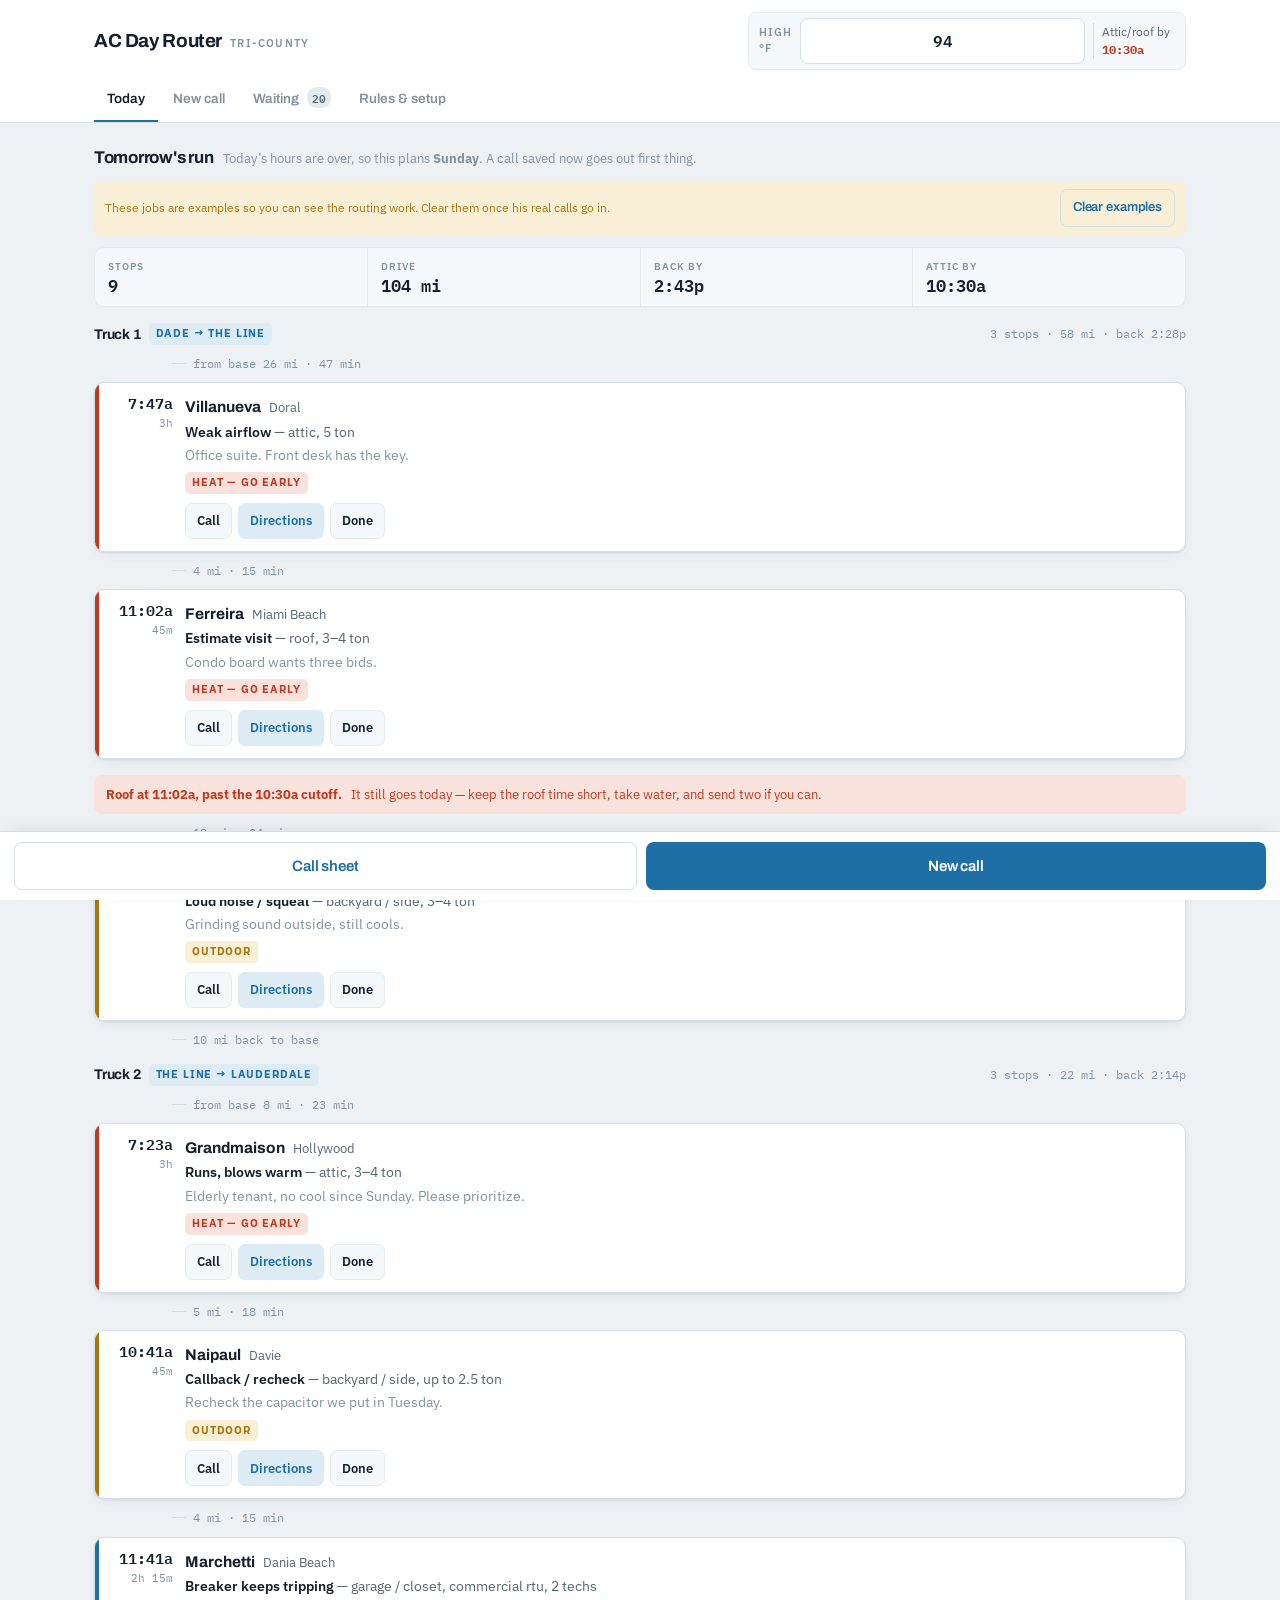
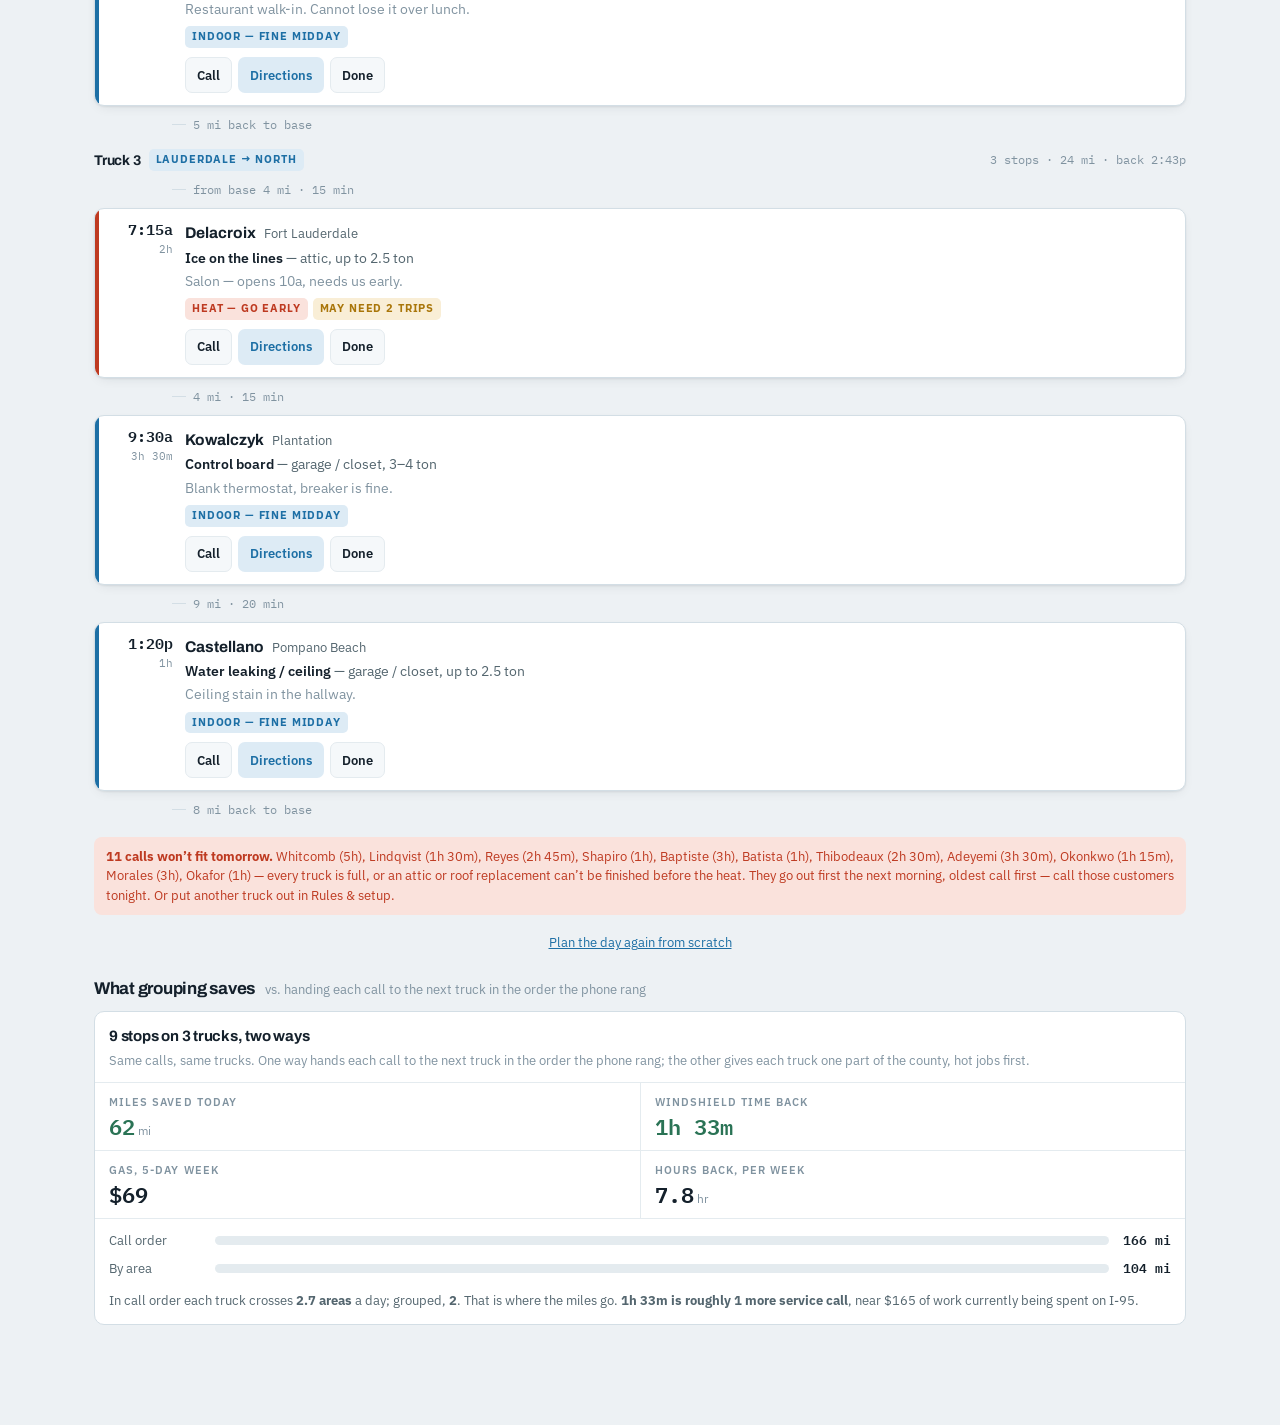
==== commit 0c96aaa5: "Stage 07: finish visit, return trips, replacements and morning pickups "Done" now asks one question " ====
--- a/index.html
+++ b/index.html
@@ -92,7 +92,7 @@
     <div class="card pad" style="margin-bottom:14px">
       <div class="eyebrow">Rule 2 — Hot places early</div>
       <h3 class="disp" style="font-size:15.5px;margin:5px 0 7px">Attic and roof before the cutoff. Indoor units in the afternoon.</h3>
-      <p style="margin:0 0 12px;color:var(--ink-2);font-size:13.5px">A South Florida attic passes 130–140°F within minutes of a mid-90s afternoon. 6–9a is the window for real attic work; 9–10:30a is short diagnostics only; 11a–5p should be emergencies only. So the day sorts hot-first, and the app moves any attic job that lands past the cutoff to the next morning instead of cooking a tech.</p>
+      <p style="margin:0 0 12px;color:var(--ink-2);font-size:13.5px">A South Florida attic passes 130–140°F within minutes of a mid-90s afternoon. 6–9a is the window for real attic work; 9–10:30a is short diagnostics only; 11a–5p should be emergencies only. So the day sorts hot-first, and an attic check that still lands past the cutoff goes out flagged: keep it short. A replacement up there has to be finished by the cutoff, not just started, so it goes first on its truck, straight from the distributor, and only one fits per truck per morning. One that can't be finished in time goes first thing the next morning.</p>
       <div class="tscroll"><table id="cutTable"></table></div>
     </div>
 
@@ -109,6 +109,11 @@
       <div class="eyebrow">Setup</div>
       <h3 class="disp" style="font-size:15.5px;margin:5px 0 10px">Numbers to match his truck</h3>
       <div id="settingsForm"></div>
+
+      <div style="height:20px"></div>
+      <div class="eyebrow">Where new ACs come from</div>
+      <h3 class="disp" style="font-size:15.5px;margin:5px 0 9px">Distributors</h3>
+      <div id="distForm"></div>
 
       <div style="height:20px"></div>
       <div class="eyebrow">Where his work is stored</div>
@@ -176,6 +181,14 @@
   </div>
 </div>
 
+<!-- ================= FINISH VISIT ================= -->
+<!-- Asked at the customer's house after checking the AC, one question per screen. -->
+<div class="modal" id="fin" hidden>
+  <div class="modal-card fin-card" role="dialog" aria-modal="true" aria-label="Finish visit">
+    <div id="finBody"></div>
+  </div>
+</div>
+
 <div class="stickybar" id="stickybar"></div>
 
 
--- a/style.css
+++ b/style.css
@@ -501,6 +501,35 @@
 .smsg summary{cursor:pointer;font-weight:600}
 .smsg p{margin:4px 0 0;white-space:pre-wrap;color:var(--ink-2)}
 
+/* ============================================================
+   FINISH VISIT + PICKUPS
+   ============================================================ */
+.fin-card{max-width:440px}
+.fin-q{font-family:Archivo,"Helvetica Neue",Arial,sans-serif;font-size:24px;font-weight:700;line-height:1.15;margin:6px 0 0}
+.fin-card .ik-opts{margin-top:16px}
+.fin-next{margin:10px 0 18px;font-size:15px;line-height:1.5;color:var(--ink-2)}
+.fin-next b{color:var(--ink)}
+.fin-hint{display:block;margin-top:8px;font-size:12.5px;color:var(--charge)}
+.fin-foot{margin-top:14px;text-align:center}
+.fin-foot .linkish{font-size:14px}
+
+.pickups{margin:14px 0 4px;border-left:3px solid var(--charge)}
+.pk-row{display:grid;grid-template-columns:58px 1fr;gap:10px;align-items:baseline;padding:8px 0;border-bottom:1px solid var(--line-2);font-size:14px;line-height:1.35}
+.pk-row:last-of-type{border-bottom:none}
+.pk-row .t{font-weight:600;color:var(--charge)}
+.pk-row small{color:var(--ink-3);font-size:12.5px}
+.pk-hint{margin:8px 0 0;font-size:12.5px;color:var(--charge)}
+.pickup{
+  display:grid;grid-template-columns:62px 1fr;gap:12px;align-items:baseline;
+  margin-left:4px;padding:9px 12px 9px 0;background:var(--charge-soft);border-radius:var(--r);
+  font-size:13.5px;line-height:1.35;color:var(--ink);
+}
+.pickup .t{text-align:right;font-weight:600;font-size:14px;color:var(--charge)}
+.sh-pick{background:var(--charge-soft)}
+.wk-pick{border-left-color:var(--charge)}
+.dist-row{display:grid;grid-template-columns:1fr 1fr auto;gap:8px;align-items:center;margin-bottom:8px}
+.dist-row input[type=text],.dist-row select{min-height:42px;padding:8px 10px}
+
 /* ---- finished jobs, under the Waiting list ---- */
 .qlist.qdone{border-radius:var(--r)}
 .qmore{font-size:12.5px;color:var(--ink-3);margin:8px 2px 0}
